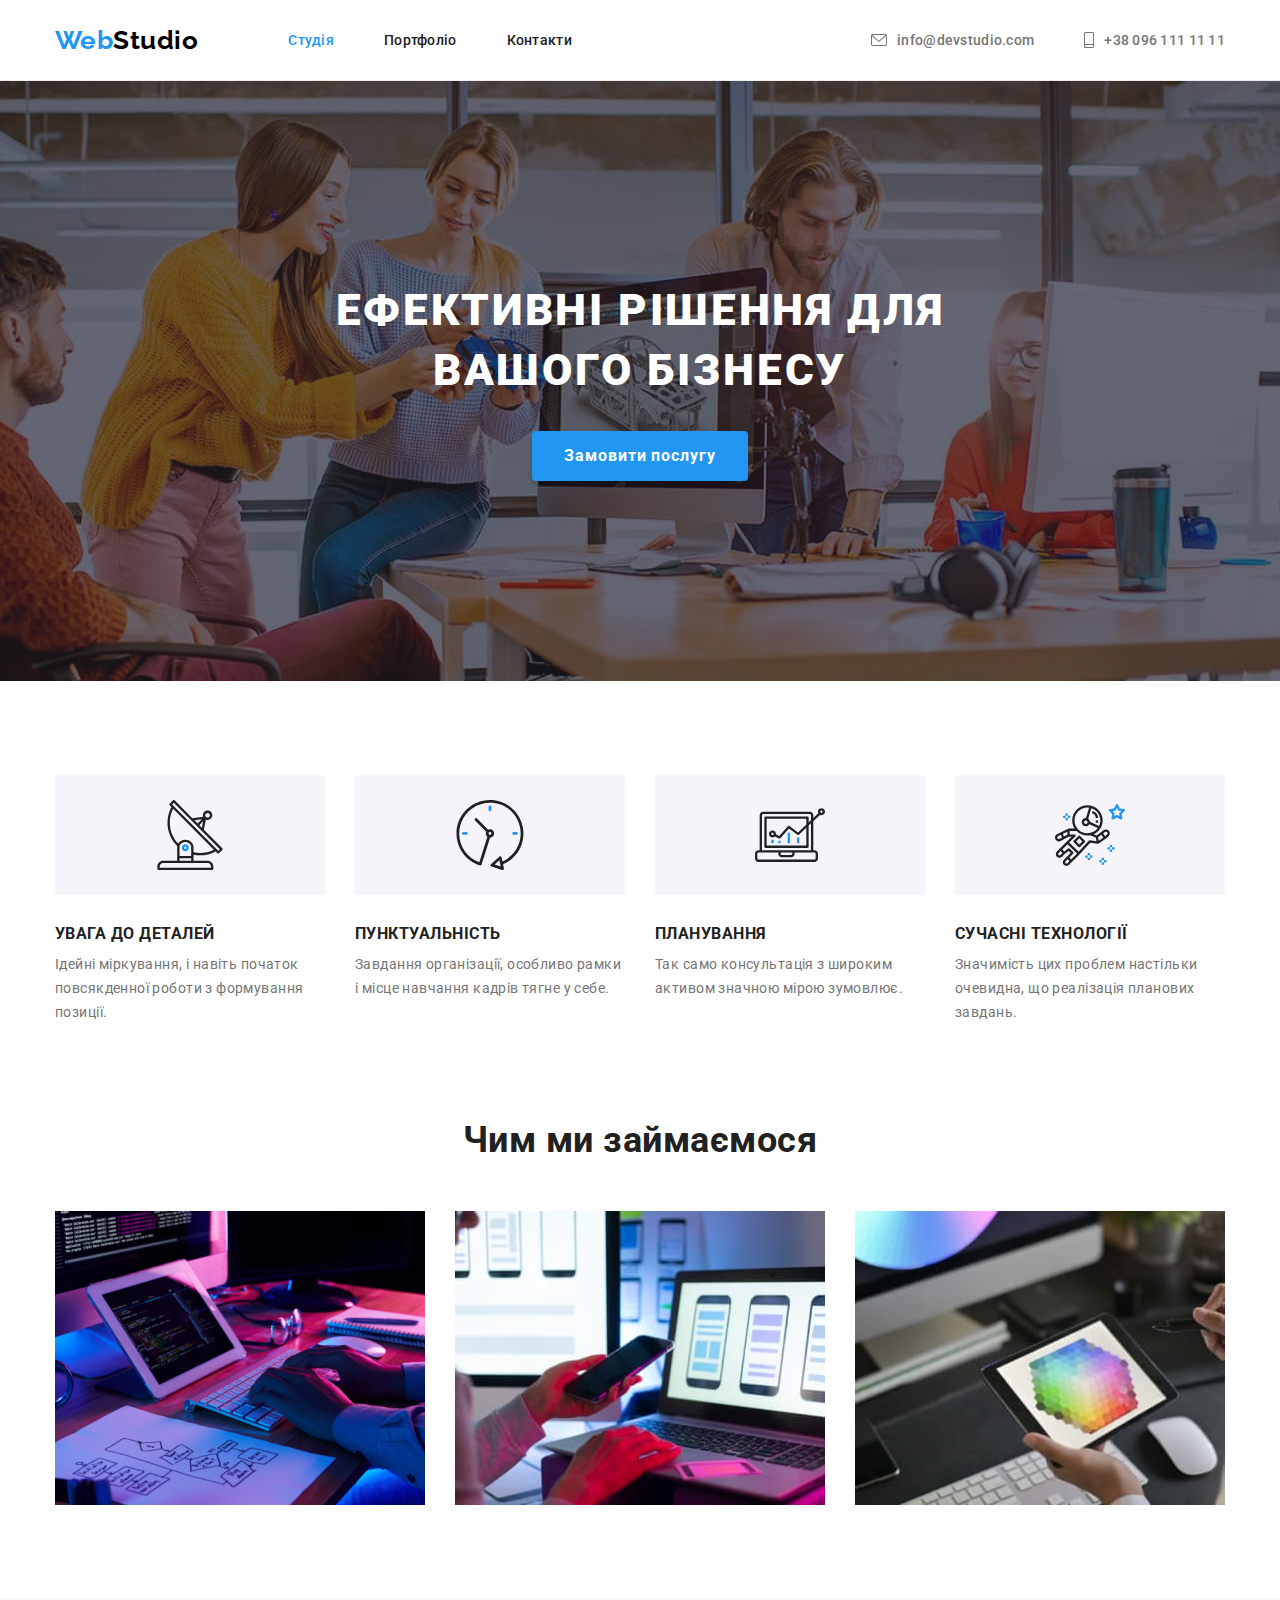
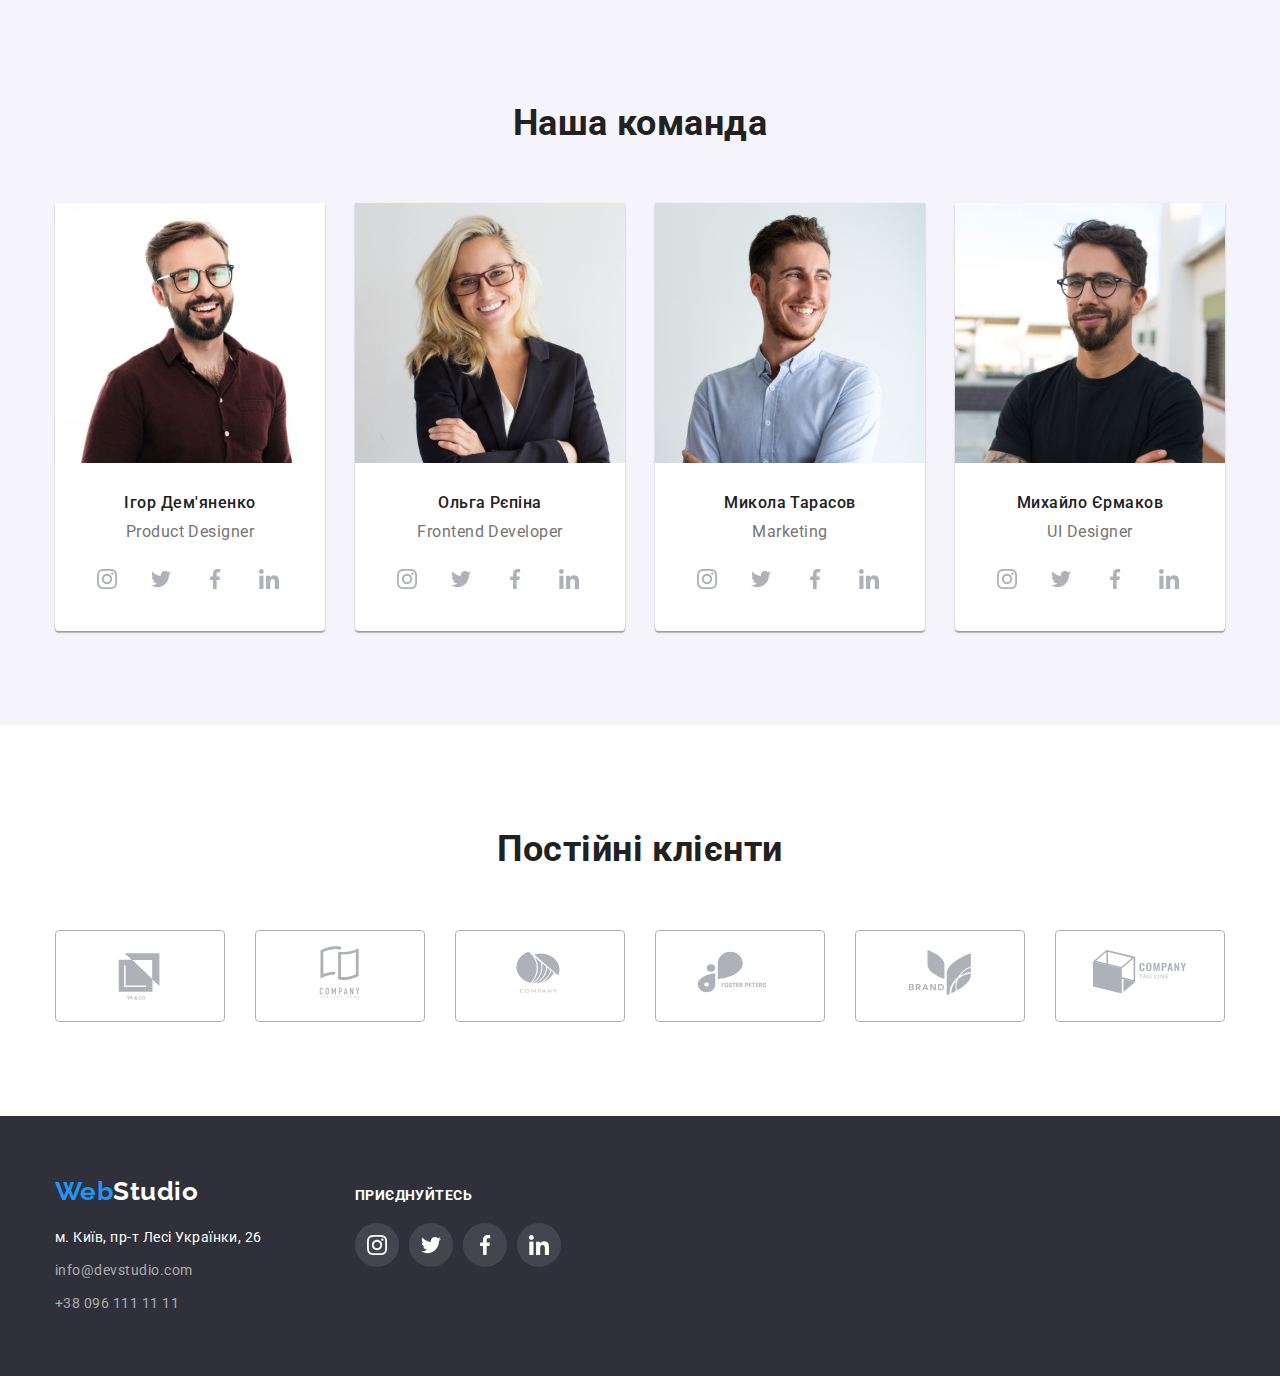
==== index.html @ 4c0e8556 "HW#5" ====
<!DOCTYPE html>
<html lang="uk">
  <head>
    <meta charset="UTF-8" />
    <meta http-equiv="X-UA-Compatible" content="IE=edge" />
    <meta name="viewport" content="width=device-width, initial-scale=1.0" />
    <title>WebStudio-HW3</title>
    <link
      rel="stylesheet"
      href="https://cdnjs.cloudflare.com/ajax/libs/modern-normalize/1.1.0/modern-normalize.min.css"
    />
    <link rel="preconnect" href="https://fonts.googleapis.com" />
    <link rel="preconnect" href="https://fonts.gstatic.com" crossorigin />
    <link
      href="https://fonts.googleapis.com/css2?family=Raleway:wght@700&family=Roboto:wght@400;500;700;900&display=swap"
      rel="stylesheet"
    />
    <link rel="stylesheet" href="./css/styles.css" />
  </head>

  <body>
    <header class="header">
      <div class="header-container">
        <nav class="nav">
          <a lang="en" class="logo" href="./index.html"
            >Web<span class="logo-studio">Studio</span></a
          >
          <ul class="nav-item-elements">
            <li>
              <a class="nav-item current" href="./index.html">Студія</a>
            </li>
            <li><a class="nav-item" href="./portfolio.html">Портфоліо</a></li>
            <li><a class="nav-item" href="#">Контакти</a></li>
          </ul>
        </nav>
        <ul class="nav-item-second">
          <li>
            <a class="nav-item-contact" href="mailto:info@devstudio.com"
              ><svg class="header-icon" width="16" height="12">
                <use href="./images/icons.svg#icon-envelope"></use>
              </svg>
              info@devstudio.com</a
            >
          </li>
          <li>
            <a class="nav-item-contact" href="tel:+380961111111"
              ><svg class="header-icon" width="10" height="16">
                <use href="./images/icons.svg#icon-smartphone"></use></svg
              >+38 096 111 11 11</a
            >
          </li>
        </ul>
      </div>
    </header>
    <main>
      <section class="section-hero">
        <div class="container">
          <h1 class="hero-title">Ефективні рішення для вашого бізнесу</h1>
          <button type="button" class="primery-button">Замовити послугу</button>
        </div>
      </section>
      <section class="our-tasks">
        <div class="container">
          <ul class="advantages-list">
            <li class="advantages-item">
              <div class="advantages-box">
                <svg class="advantage-icon">
                  <use href="./images/icons.svg#icon-antenna"></use>
                </svg>
              </div>
              <h3 class="advantages-titles">Увага до деталей</h3>
              <p class="advantages-text">
                Ідейні міркування, і навіть початок повсякденної роботи з
                формування позиції.
              </p>
            </li>
            <li class="advantages-item">
              <div class="advantages-box">
                <svg class="advantage-icon">
                  <use href="./images/icons.svg#icon-clock"></use>
                </svg>
              </div>
              <h3 class="advantages-titles">Пунктуальність</h3>
              <p class="advantages-text">
                Завдання організації, особливо рамки і місце навчання кадрів
                тягне у себе.
              </p>
            </li>
            <li class="advantages-item">
              <div class="advantages-box">
                <svg class="advantage-icon">
                  <use href="./images/icons.svg#icon-diagram"></use>
                </svg>
              </div>
              <h3 class="advantages-titles">Планування</h3>
              <p class="advantages-text">
                Так само консультація з широким активом значною мірою зумовлює.
              </p>
            </li>
            <li class="advantages-item">
              <div class="advantages-box">
                <svg class="advantage-icon">
                  <use href="./images/icons.svg#icon-astronaut"></use>
                </svg>
              </div>
              <h3 class="advantages-titles">Сучасні технології</h3>
              <p class="advantages-text">
                Значимість цих проблем настільки очевидна, що реалізація
                планових завдань.
              </p>
            </li>
          </ul>
        </div>
      </section>
      <section class="section-advantages">
        <div class="container">
          <h2 class="tasks-title">Чим ми займаємося</h2>
          <ul class="task-images">
            <li>
              <img
                src="./images/img-1.jpg"
                alt="зображення робочого місця 1"
                width="370"
              />
            </li>
            <li>
              <img
                src="./images/img-2.jpg"
                alt="зображення робочого місця 2"
                width="370"
              />
            </li>
            <li>
              <img
                src="./images/img-3.jpg"
                alt="зображення робочого місця 3"
                width="370"
              />
            </li>
          </ul>
        </div>
      </section>
      <section class="team">
        <div class="container">
          <h2 class="our-team">Наша команда</h2>
          <ul class="team-list">
            <li class="team-item">
              <img
                src="./images/team-1.jpg"
                alt="фото Ігор Дем'яненко, Product Designer"
                width="270"
              />
              <div class="team-signature">
                <h3 class="team-member">Ігор Дем'яненко</h3>
                <p class="team-position">Product Designer</p>
                <ul class="soc-list">
                  <li class="soc-item">
                    <a href="#" class="soc-link">
                      <svg class="soc-icon">
                        <use href="./images/icons.svg#icon-instagram"></use>
                      </svg>
                    </a>
                  </li>
                  <li class="soc-item">
                    <a href="#" class="soc-link">
                      <svg class="soc-icon">
                        <use href="./images/icons.svg#icon-twitter"></use>
                      </svg>
                    </a>
                  </li>
                  <li class="soc-item">
                    <a href="#" class="soc-link">
                      <svg class="soc-icon">
                        <use href="./images/icons.svg#icon-facebook"></use>
                      </svg>
                    </a>
                  </li>
                  <li class="soc-item">
                    <a href="#" class="soc-link">
                      <svg class="soc-icon">
                        <use href="./images/icons.svg#icon-linkedin"></use>
                      </svg>
                    </a>
                  </li>
                </ul>
              </div>
            </li>
            <li class="team-item">
              <img
                src="./images/team-2.jpg"
                alt="фото Ольга Рєпіна, Frontend Developer"
                width="270"
              />
              <div class="team-signature">
                <h3 class="team-member">Ольга Рєпіна</h3>
                <p class="team-position">Frontend Developer</p>
                <ul class="soc-list">
                  <li class="soc-item">
                    <a href="#" class="soc-link">
                      <svg class="soc-icon">
                        <use href="./images/icons.svg#icon-instagram"></use>
                      </svg>
                    </a>
                  </li>
                  <li class="soc-item">
                    <a href="#" class="soc-link">
                      <svg class="soc-icon">
                        <use href="./images/icons.svg#icon-twitter"></use>
                      </svg>
                    </a>
                  </li>
                  <li class="soc-item">
                    <a href="#" class="soc-link">
                      <svg class="soc-icon">
                        <use href="./images/icons.svg#icon-facebook"></use>
                      </svg>
                    </a>
                  </li>
                  <li class="soc-item">
                    <a href="#" class="soc-link">
                      <svg class="soc-icon">
                        <use href="./images/icons.svg#icon-linkedin"></use>
                      </svg>
                    </a>
                  </li>
                </ul>
              </div>
            </li>
            <li class="team-item">
              <img
                src="./images/team-3.jpg"
                alt="фото Микола Тарасов, Marketing"
                width="270"
              />
              <div class="team-signature">
                <h3 class="team-member">Микола Тарасов</h3>
                <p class="team-position">Marketing</p>
                <ul class="soc-list">
                  <li class="soc-item">
                    <a href="#" class="soc-link">
                      <svg class="soc-icon">
                        <use href="./images/icons.svg#icon-instagram"></use>
                      </svg>
                    </a>
                  </li>
                  <li class="soc-item">
                    <a href="#" class="soc-link">
                      <svg class="soc-icon">
                        <use href="./images/icons.svg#icon-twitter"></use>
                      </svg>
                    </a>
                  </li>
                  <li class="soc-item">
                    <a href="#" class="soc-link">
                      <svg class="soc-icon">
                        <use href="./images/icons.svg#icon-facebook"></use>
                      </svg>
                    </a>
                  </li>
                  <li class="soc-item">
                    <a href="#" class="soc-link">
                      <svg class="soc-icon">
                        <use href="./images/icons.svg#icon-linkedin"></use>
                      </svg>
                    </a>
                  </li>
                </ul>
              </div>
            </li>
            <li class="team-item">
              <img
                src="./images/team-4.jpg"
                alt="фото Михайло Єрмаков, UI Designer"
                width="270"
              />
              <div class="team-signature">
                <h3 class="team-member">Михайло Єрмаков</h3>
                <p class="team-position">UI Designer</p>
                <ul class="soc-list">
                  <li class="soc-item">
                    <a href="#" class="soc-link">
                      <svg class="soc-icon">
                        <use href="./images/icons.svg#icon-instagram"></use>
                      </svg>
                    </a>
                  </li>
                  <li class="soc-item">
                    <a href="#" class="soc-link">
                      <svg class="soc-icon">
                        <use href="./images/icons.svg#icon-twitter"></use>
                      </svg>
                    </a>
                  </li>
                  <li class="soc-item">
                    <a href="#" class="soc-link">
                      <svg class="soc-icon">
                        <use href="./images/icons.svg#icon-facebook"></use>
                      </svg>
                    </a>
                  </li>
                  <li class="soc-item">
                    <a href="#" class="soc-link">
                      <svg class="soc-icon">
                        <use href="./images/icons.svg#icon-linkedin"></use>
                      </svg>
                    </a>
                  </li>
                </ul>
              </div>
            </li>
          </ul>
        </div>
      </section>
      <section class="our-clients">
        <div class="container">
          <h2 class="our-team">Постійні клієнти</h2>
          <ul class="clients">
            <li class="cl-logo">
              <a href="#" class="cl-logo-frame">
                <svg class="cl-logo-picture">
                  <use href="./images/icons.svg#icon-Logo1"></use>
                </svg>
              </a>
            </li>
            <li class="cl-logo">
              <a href="#" class="cl-logo-frame"
                ><span class="cl-logo-icon-img">
                  <svg class="cl-logo-picture">
                    <use href="./images/icons.svg#icon-Logo2"></use></svg></span
              ></a>
            </li>
            <li class="cl-logo">
              <a href="#" class="cl-logo-frame"
                ><span class="cl-logo-icon-img">
                  <svg class="cl-logo-picture">
                    <use href="./images/icons.svg#icon-Logo3"></use></svg></span
              ></a>
            </li>
            <li class="cl-logo">
              <a href="#" class="cl-logo-frame"
                ><span class="cl-logo-icon-img">
                  <svg class="cl-logo-picture">
                    <use href="./images/icons.svg#icon-Logo4"></use></svg></span
              ></a>
            </li>
            <li class="cl-logo">
              <a href="#" class="cl-logo-frame"
                ><span class="cl-logo-icon-img">
                  <svg class="cl-logo-picture">
                    <use href="./images/icons.svg#icon-Logo5"></use></svg></span
              ></a>
            </li>
            <li class="cl-logo">
              <a href="#" class="cl-logo-frame"
                ><span class="cl-logo-icon-img">
                  <svg class="cl-logo-picture">
                    <use href="./images/icons.svg#icon-Logo6"></use></svg></span
              ></a>
            </li>
          </ul>
        </div>
      </section>
    </main>
    <footer class="footer">
      <div class="container footer-container">
        <div>
          <a class="logo-footer" lang="en" href="./index.html"
            >Web<span class="logo-studio-footer">Studio</span></a
          >
          <address>
            <ul>
              <li class="address-item">
                <a
                  class="mail-address"
                  href="https://goo.gl/maps/CPtrU1FHBa2aNyZL9"
                  target="_blank"
                  rel="noopener noreferrer nofollow"
                  >м. Київ, пр-т Лесі Українки, 26</a
                >
              </li>
              <li class="address-item">
                <a class="address-email" href="mailto:info@devstudio.com"
                  >info@devstudio.com</a
                >
              </li>
              <li>
                <a class="address-phone" href="tel:+380961111111"
                  >+38 096 111 11 11</a
                >
              </li>
            </ul>
          </address>
        </div>
        <div class="footer-soc">
          <p class="footer-soc-text">приєднуйтесь</p>
          <ul class="soc-list">
            <li class="soc-item">
              <a href="#" class="soc-link">
                <svg class="soc-icon">
                  <use href="./images/icons.svg#icon-instagram"></use>
                </svg>
              </a>
            </li>
            <li class="soc-item">
              <a href="#" class="soc-link">
                <svg class="soc-icon">
                  <use href="./images/icons.svg#icon-twitter"></use>
                </svg>
              </a>
            </li>
            <li class="soc-item">
              <a href="#" class="soc-link">
                <svg class="soc-icon">
                  <use href="./images/icons.svg#icon-facebook"></use>
                </svg>
              </a>
            </li>
            <li class="soc-item">
              <a href="#" class="soc-link">
                <svg class="soc-icon">
                  <use href="./images/icons.svg#icon-linkedin"></use>
                </svg>
              </a>
            </li>
          </ul>
        </div>
      </div>
    </footer>
  </body>
</html>
---- css/styles.css ----
:root {
  --color-primary: #4f4f4f;
  --color-background: #f5f5f5;
  --color-primary-white: #ffffff;
  --color-primary-black: #000;
  --color-section-background: #2f303a;
  --color-blue: #2196f3;
  --color-secondary-button: #212121;
  --color-advantages-text: #757575;
  --color-secondary-background: #f5f4fa;
  --color-icon: #afb1b8;
}
* {
  margin: 0px;
  padding: 0px;
  box-sizing: border-box;
}

img {
  display: block;
  max-width: 100%;
  height: auto;
  object-fit: cover;
}

a {
  text-decoration: none;
  color: inherit;
}

body {
  font-family: 'Roboto', sans-serif;
  color: var(--color-primary);
  letter-spacing: 0.03em;
}

ul {
  list-style: none;
}

button {
  cursor: pointer;
  font-family: inherit;
}

h1,
h2,
h3,
ul,
p {
  margin: 0;
  padding: 0;
}

/*header*/
.header {
  display: flex;
  justify-content: space-around;
  align-items: center;
  max-width: 100%;
  border-bottom: 1px solid #ececec;
}

.header-container {
  display: flex;
  justify-content: space-between;
  align-items: center;
  width: 1200px;
  padding: 0 15px;
  margin: 0 auto;
}

.container {
  width: 1200px;
  padding: 0 15px;
  margin: 0 auto;
}

.visually-hidden {
  position: absolute;
  white-space: nowrap;
  width: 1px;
  height: 1px;
  overflow: hidden;
  border: 0;
  padding: 0;
  clip: rect(0 0 0 0);
  clip-path: inset(50%);
  margin: -1px;
}

.nav {
  display: flex;
  justify-content: center;
  align-items: center;
}

.nav-item {
  display: block;
  font-weight: 500;
  font-size: 14px;
  text-decoration: none;
  line-height: 1.1428;
  letter-spacing: 0.02em;
  color: var(--color-secondary-button);
  gap: 50px;
  padding: 32px 0;
}

.current {
  position: relative;
  color: var(--color-blue);
}

.nav-item:hover {
  color: var(--color-blue);
}

.nav-item-elements {
  display: flex;
  justify-content: space-between;
  align-items: center;
  gap: 50px;
  margin-left: 90px;
}

.nav-item-second {
  display: flex;
  align-items: center;
  gap: 50px;
}

.nav-item-contact {
  display: flex;
  align-items: center;
  font-weight: 500;
  font-size: 14px;
  text-decoration: none;
  line-height: 1.1428;
  letter-spacing: 0.02em;
  color: var(--color-advantages-text);
  gap: 10px;
  padding: 32px 0;
}

.nav-item-contact:hover {
  color: var(--color-blue);
}

.header-icon {
  fill: currentColor;
}

.logo {
  font-family: 'Raleway', sans-serif;
  font-weight: 700;
  font-size: 26px;
  line-height: 1.1923;
  color: var(--color-blue);
  text-decoration: none;
  display: block;
  padding: 24px 0px;
}

.logo-studio {
  color: var(--color-primary-black);
}

/*main*/

.section-hero {
  max-width: 1600px;
  margin: 0 auto;
  padding: 200px 0;
  line-height: 1.36;
  background-color: #c4c4c4;
  background-image: linear-gradient(
      rgba(47, 48, 58, 0.4),
      rgba(47, 48, 58, 0.4)
    ),
    url(../images/back-img.jpg);
  background-position: center;
  background-repeat: no-repeat;
  background-size: cover;
}

.hero-title {
  max-width: 696px;
  margin: 0 auto 30px;
  font-weight: 900;
  font-size: 44px;
  line-height: 1.36;
  text-align: center;
  letter-spacing: 0.06em;
  text-transform: uppercase;
  color: var(--color-primary-white);
}

.primery-button {
  padding: 10px 32px;
  display: block;
  font-weight: 700;
  font-size: 16px;
  line-height: 1.875;
  align-items: normal;
  text-align: center;
  letter-spacing: 0.06em;
  color: var(--color-primary-white);
  background-color: var(--color-blue);
  border: 0.5px;
  box-shadow: 0px 4px 4px rgba(0, 0, 0, 0.15);
  border-radius: 4px;
  margin: 0 auto;
}
.primery-button:hover,
.primery-button:focus {
  color: var(--color-primary-white);
  background-color: #188ce8;
}

.our-tasks {
  max-width: 100%;
  display: flex;
  flex-direction: column;
  justify-content: center;
  align-items: center;
  padding: 94px 0px;
}
/*section advantages*/

.section-advantages {
  display: flex;
  justify-content: center;
  max-width: 100%;
  padding-bottom: 94px;
}

.advantages-list {
  display: flex;
  justify-content: center;
  text-align: left;
  font-weight: 700;
  font-size: 14px;
  line-height: 1.1428;
  color: var(--color-secondary-button);
  gap: 30px;
  margin-left: 0px;
}

.advantages-box {
  display: flex;
  justify-content: center;
  align-items: center;
  background: #f5f4fa;
  border-radius: 4px;
  width: 100%;
  height: 120px;
  margin-bottom: 30px;
}

.advantage-icon {
  width: 70px;
  height: 70px;
}

.advantages-item {
  width: 270px;
  text-transform: uppercase;
}

.advantages-titles {
  width: 270px;
  margin-bottom: 10px;
}

.advantages-text {
  text-align: left;
  font-style: normal;
  font-weight: 400;
  font-size: 14px;
  text-transform: none;
  line-height: 1.71;
  letter-spacing: 0.03em;
  color: var(--color-advantages-text);
}
/*section "our-tasks"*/

.tasks-title {
  font-weight: 700;
  font-size: 36px;
  line-height: 1.17;
  text-align: center;
  color: var(--color-secondary-button);
  margin-bottom: 50px;
}

.task-images {
  display: flex;
  justify-items: center;
  align-items: stretch;
  gap: 30px;
}

/*section "out-team*/

.team {
  display: flex;
  flex-direction: column;
  align-items: center;
  max-width: 100%;
  background-color: var(--color-secondary-background);
  padding: 94px 0;
}

.our-team {
  display: flex;
  justify-content: center;
  align-items: center;
  font-weight: 700;
  font-size: 36px;
  line-height: 1.67;
  margin-bottom: 50px;
  color: var(--color-secondary-button);
}

.team-list {
  display: flex;
  gap: 30px;
}

.team-item {
  display: flex;
  flex-direction: column;
  background-color: var(--color-primary-white);
  box-shadow: 0px 1px 3px rgba(0, 0, 0, 0.12), 0px 1px 1px rgba(0, 0, 0, 0.14),
    0px 2px 1px rgba(0, 0, 0, 0.2);
  border-radius: 0px 0px 4px 4px;
}

.team-position {
  font-style: normal;
  font-weight: 400;
  font-size: 16px;
  line-height: 1.1875;
  text-align: center;
  color: var(--color-advantages-text);
  margin-bottom: 16px;
}

.team-member {
  font-weight: 500;
  font-size: 16px;
  line-height: 1.1875;
  text-align: center;
  color: var(--color-secondary-button);
  margin-bottom: 10px;
}

.team-signature {
  padding: 30px;
}

.soc-icon {
  width: 20px;
  height: 20px;
  fill: var(--color-icon);
}

.soc-item {
  width: 44px;
  height: 44px;
}

.soc-link {
  width: 100%;
  height: 100%;
  display: flex;
  justify-content: center;
  align-items: center;
  border-radius: 50%;
}

.soc-link:hover,
.soc-link:focus {
  background-color: var(--color-blue);
}

.soc-link:hover .soc-icon,
.soc-link:focus .soc-icon {
  fill: var(--color-primary-white);
}

.footer .soc-icon {
  fill: var(--color-primary-white);
}

.soc-list {
  display: flex;
  gap: 10px;
}

/*section "our clients"*/

.our-clients {
  display: flex;
  justify-content: center;
  max-width: 100%;
  padding: 94px 0;
}

.clients {
  display: flex;
  justify-content: center;
  align-items: center;
  gap: 30px;
}

.cl-logo {
  width: 170px;
  height: 92px;
}

.cl-logo-frame {
  display: flex;
  justify-content: center;
  align-items: center;
  height: 100%;
  width: 100%;
  border: 1px solid #afb1b8;
  border-radius: 4px;
}

.cl-logo-frame img {
  display: block;
  height: 100%;
  width: 100%;
  object-fit: cover;
}

.cl-logo-frame:hover .cl-logo-picture,
.cl-logo-frame:focus .cl-logo-picture {
  fill: var(--color-blue);
}

.cl-logo-frame:hover,
.cl-logo-frame:focus {
  border-color: var(--color-blue);
}

.cl-logo-picture {
  fill: var(--color-icon);
  width: 106px;
  height: 60px;
}

/*footer*/

.footer {
  display: flex;
  flex-direction: column;
  background-color: var(--color-section-background);
  max-width: 100%;
  padding: 60px 0;
}

.footer-container {
  display: flex;
  align-items: baseline;
  gap: 93px;
}

.footer .soc-link {
  background-color: rgba(255, 255, 255, 0.1);
}

.footer .soc-link:hover,
.footer .soc-link:focus {
  background-color: var(--color-blue);
}

.logo-studio-footer {
  color: #ffffff;
}

.logo-footer {
  font-family: 'Raleway', sans-serif;
  font-weight: 700;
  font-size: 26px;
  line-height: 1.1923;
  color: var(--color-blue);
  text-decoration: none;
  display: block;
  margin-bottom: 20px;
}

.mail-address {
  font-size: 14px;
  font-style: normal;
  line-height: 1.7142;
  color: #ffffff;
  text-decoration: none;
}

.mail-address:hover {
  color: var(--color-blue);
}

.mail-address:focus {
  color: var(--color-blue);
}

.address-email {
  font-size: 14px;
  line-height: 1.7142;
  font-style: normal;
  color: rgba(255, 255, 255, 0.6);
  text-decoration: none;
}
.address-item {
  margin-bottom: 9px;
}

.address-email:hover {
  color: var(--color-blue);
}

.address-email:focus {
  color: var(--color-blue);
}

.address-phone {
  font-size: 14px;
  line-height: 1.7142;
  font-style: normal;
  color: rgba(255, 255, 255, 0.6);
  text-decoration: none;
}

.address-phone:hover {
  color: var(--color-blue);
}

.footer-soc-text {
  font-weight: 700;
  font-size: 14px;
  line-height: calc(16 / 14);
  letter-spacing: 0.03em;
  text-transform: uppercase;
  color: var(--color-primary-white);
  margin-bottom: 20px;
}

/*Portfolio*/

.main {
  display: flex;
  flex-direction: column;
  justify-items: center;
  align-items: center;
  max-width: 100%;
  padding: 94px 0;
}

.buttons-row {
  display: flex;
  justify-items: center;
  justify-content: center;
  align-items: center;
  height: 38px;
  gap: 8px;
  margin-bottom: 50px;
}

.secondary-button {
  color: var(--color-secondary-button);
  background-color: var(--color-secondary-background);
  font-weight: 500;
  font-size: 16px;
  line-height: 1.625;
  letter-spacing: 0.03em;
  border: #000000;
  border-radius: 4px;
  cursor: pointer;
  padding: 6px 22px;
}
.secondary-button:hover,
.secondary-button:focus {
  color: var(--color-primary-white);
  background-color: var(--color-blue);
  box-shadow: 0px 3px 1px rgba(0, 0, 0, 0.1), 0px 1px 2px rgba(0, 0, 0, 0.08),
    0px 2px 2px rgba(0, 0, 0, 0.12);
}

.portfolio {
  display: flex;
  flex-wrap: wrap;
  gap: 30px;
  margin-bottom: 30px;
}

.port-item {
  display: flex;
  flex-direction: column;
  width: 370px;
  height: 404px;
}
.port-item-link {
  display: block;
}

.port-item-link:hover,
.port-item-link:focus {
  box-shadow: 0px 1px 1px rgba(0, 0, 0, 0.12), 0px 4px 4px rgba(0, 0, 0, 0.06),
    1px 4px 6px rgba(0, 0, 0, 0.16);
}

.img-text {
  display: flex;
  flex-direction: column;
  text-decoration: none;
  border-left: 1px solid #eee;
  border-right: 1px solid #eee;
  border-bottom: 1px solid #eee;
  padding: 20px 24px;
}

.portfolio-title {
  font-weight: 400;
  font-style: normal;
  font-size: 16px;
  line-height: 1.875;
  color: var(--color-advantages-text);
}

.portfolio-text {
  font-weight: 700;
  font-size: 18px;
  line-height: calc(36 / 18);
  letter-spacing: 0.06em;
  white-space: nowrap;
  color: var(--color-secondary-button);
}
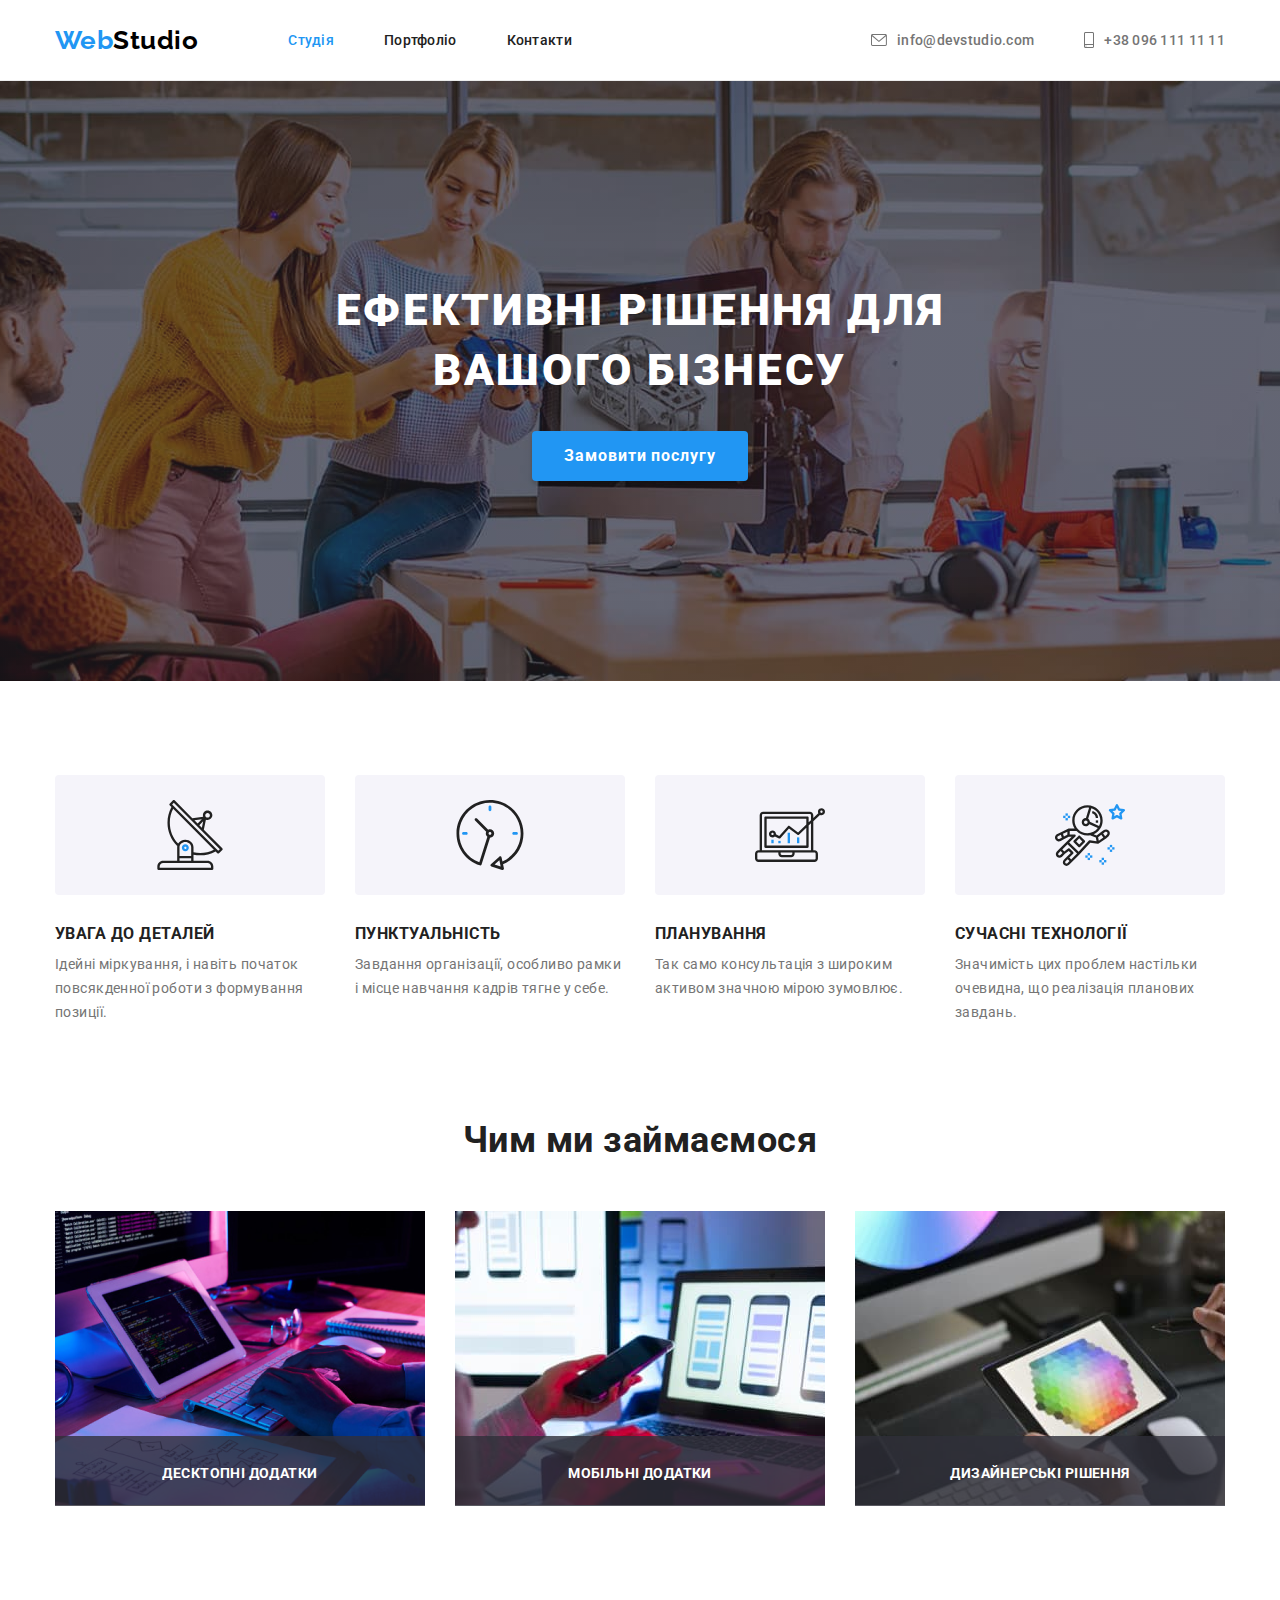
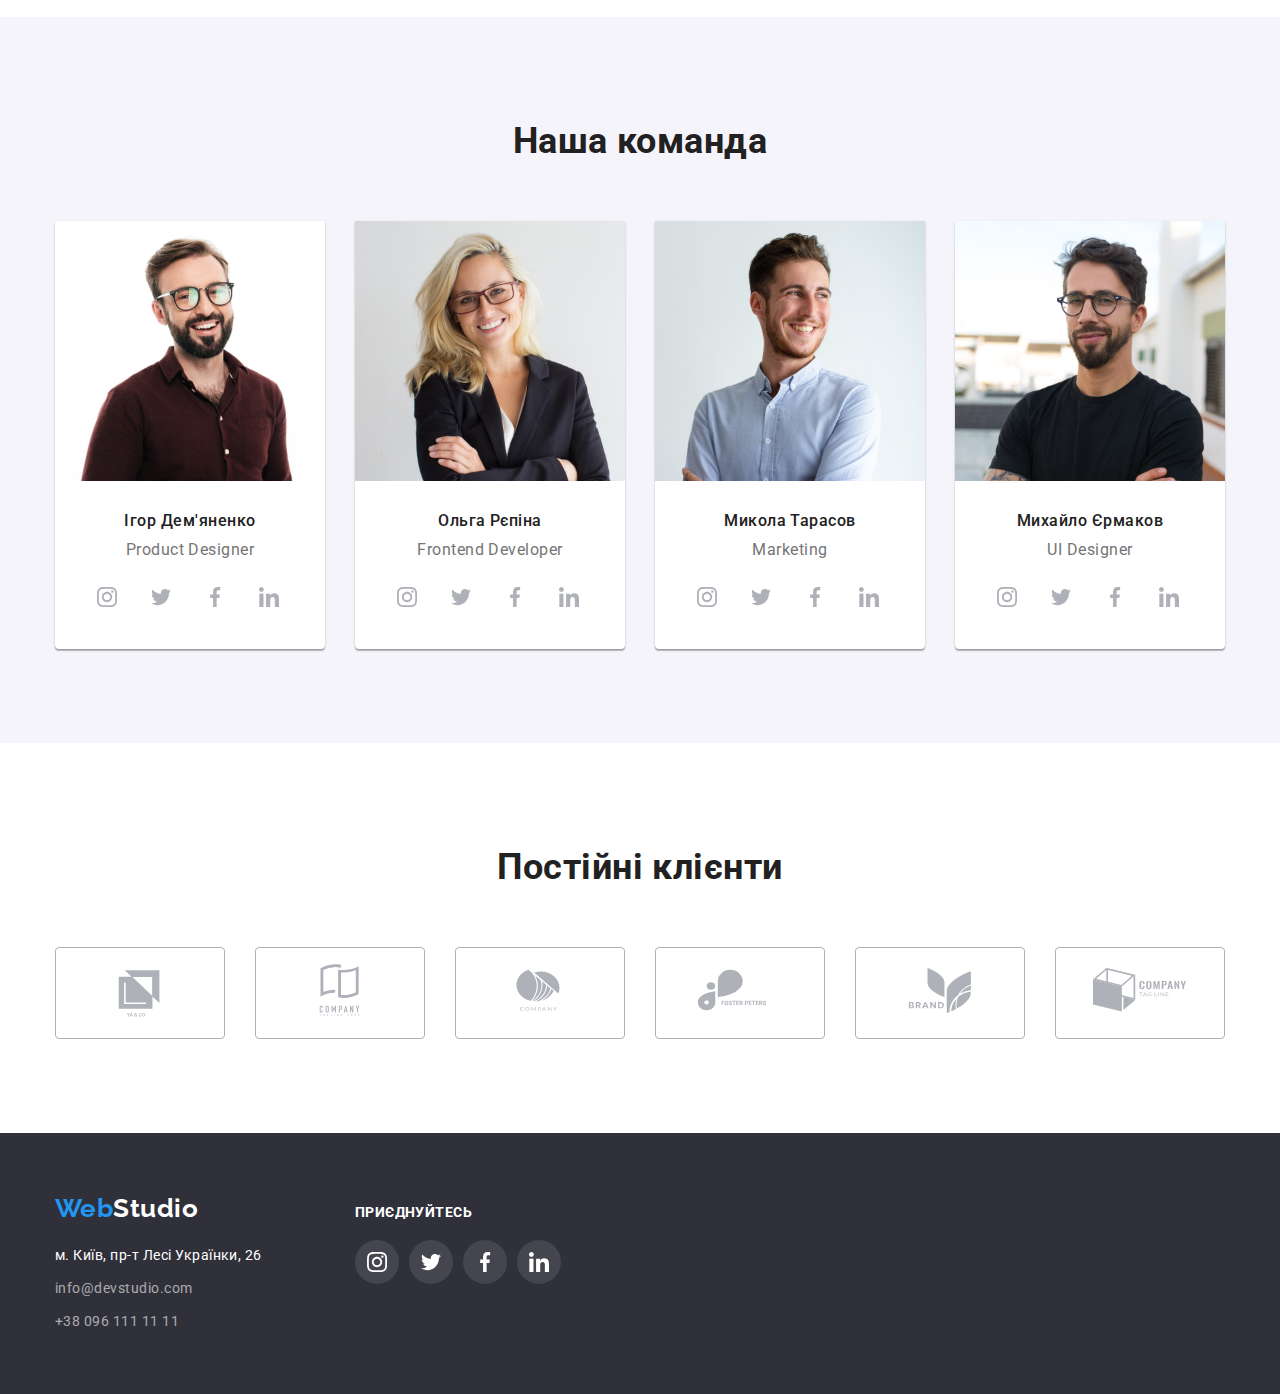
==== commit c36534ab: "HW#5submit" ====
--- a/index.html
+++ b/index.html
@@ -56,7 +56,9 @@
       <section class="section-hero">
         <div class="container">
           <h1 class="hero-title">Ефективні рішення для вашого бізнесу</h1>
-          <button type="button" class="primery-button">Замовити послугу</button>
+          <button class="primery-button" type="button" data-modal-open>
+            Замовити послугу
+          </button>
         </div>
       </section>
       <section class="our-tasks">
@@ -117,25 +119,40 @@
           <h2 class="tasks-title">Чим ми займаємося</h2>
           <ul class="task-images">
             <li>
-              <img
-                src="./images/img-1.jpg"
-                alt="зображення робочого місця 1"
-                width="370"
-              />
+              <div class="task-box">
+                <img
+                  src="./images/img-1.jpg"
+                  alt="зображення робочого місця з десктопом"
+                  width="370"
+                />
+                <div class="task-text-container">
+                  <h3 class="task-text">Десктопні додатки</h3>
+                </div>
+              </div>
             </li>
             <li>
-              <img
-                src="./images/img-2.jpg"
-                alt="зображення робочого місця 2"
-                width="370"
-              />
+              <div class="task-box">
+                <img
+                  src="./images/img-2.jpg"
+                  alt="дизайнер працює над розробкою додатків для смартфону"
+                  width="370"
+                />
+                <div class="task-text-container">
+                  <h3 class="task-text">Мобільні додатки</h3>
+                </div>
+              </div>
             </li>
             <li>
-              <img
-                src="./images/img-3.jpg"
-                alt="зображення робочого місця 3"
-                width="370"
-              />
+              <div class="task-box">
+                <img
+                  src="./images/img-3.jpg"
+                  alt="дизайнер працює з графікою для планшету"
+                  width="370"
+                />
+                <div class="task-text-container">
+                  <h3 class="task-text">Дизайнерські рішення</h3>
+                </div>
+              </div>
             </li>
           </ul>
         </div>
@@ -426,5 +443,18 @@
         </div>
       </div>
     </footer>
+    <div class="backdrop is-hidden" data-modal>
+      <div class="modal">
+        <button class="modal-close-button" type="button" data-modal-close>
+          <div class="close"></div>
+
+          <svg class="close-icon" width="11" height="11">
+            <use href="./images/icons.svg#icon-Close-button"></use>
+          </svg>
+        </button>
+      </div>
+    </div>
+
+    <script src="./js/modal.js"></script>
   </body>
 </html>
--- a/css/styles.css
+++ b/css/styles.css
@@ -105,6 +105,7 @@
   color: var(--color-secondary-button);
   gap: 50px;
   padding: 32px 0;
+  transform: color 250ms & cubic-bezier(0.4, 0, 0.2, 1);
 }
 
 .current {
@@ -141,6 +142,7 @@
   color: var(--color-advantages-text);
   gap: 10px;
   padding: 32px 0;
+  transition: color 250ms & cubic-bezier(0.4, 0, 0.2, 1);
 }
 
 .nav-item-contact:hover {
@@ -160,6 +162,22 @@
   text-decoration: none;
   display: block;
   padding: 24px 0px;
+}
+
+.nav-item::after {
+  display: block;
+  position: absolute;
+  opacity: 0;
+  width: 100%;
+  height: 4px;
+  bottom: -1px;
+  transition: opacity 250ms & cubic-bezier(0.4, 0, 0.2, 1);
+  background-color: currentcolor;
+  content: '';
+}
+
+.nav-item:hover::after {
+  opacity: 1;
 }
 
 .logo-studio {
@@ -210,6 +228,9 @@
   border: 0.5px;
   box-shadow: 0px 4px 4px rgba(0, 0, 0, 0.15);
   border-radius: 4px;
+  transition: color 250ms & cubic-bezier(0.4, 0, 0.2, 1),
+    background-color 250ms & cubic-bezier(0.4, 0, 0.2, 1),
+    box-shadow 250ms & cubic-bezier(0.4, 0, 0.2, 1);
   margin: 0 auto;
 }
 .primery-button:hover,
@@ -226,6 +247,7 @@
   align-items: center;
   padding: 94px 0px;
 }
+
 /*section advantages*/
 
 .section-advantages {
@@ -297,8 +319,47 @@
 .task-images {
   display: flex;
   justify-items: center;
-  align-items: stretch;
+  align-items: center;
   gap: 30px;
+}
+
+.task-box {
+  position: relative;
+  display: inline-block;
+  top: 0;
+  left: 0;
+}
+
+.task-box::after {
+  display: inline-block;
+  content: '';
+  position: absolute;
+  bottom: 0;
+  right: 0;
+  width: 100%;
+  height: 70px;
+  z-index: 1;
+  background: rgba(47, 48, 58, 0.8);
+  margin-bottom: 15px;
+}
+
+.task-text-container {
+  display: flex;
+  justify-content: center;
+  align-items: center;
+  z-index: 1;
+}
+
+.task-text {
+  position: relative;
+  bottom: 40px;
+  font-weight: 700;
+  font-size: 14px;
+  line-height: calc(16 / 14);
+  letter-spacing: 0.03em;
+  text-transform: uppercase;
+  color: var(--color-primary-white);
+  z-index: 2;
 }
 
 /*section "out-team*/
@@ -378,6 +439,8 @@
   justify-content: center;
   align-items: center;
   border-radius: 50%;
+  transition: background-color 250ms & cubic-bezier(0.4, 0, 0.2, 1),
+    fill 250ms & cubic-bezier(0.4, 0, 0.2, 1);
 }
 
 .soc-link:hover,
@@ -435,6 +498,8 @@
   height: 100%;
   width: 100%;
   object-fit: cover;
+  transition: fill 250ms & cubic-bezier(0.4, 0, 0.2, 1),
+    border-color 250ms & cubic-bezier(0.4, 0, 0.2, 1);
 }
 
 .cl-logo-frame:hover .cl-logo-picture,
@@ -461,6 +526,7 @@
   background-color: var(--color-section-background);
   max-width: 100%;
   padding: 60px 0;
+  transition: background-color 250ms & cubic-bezier(0.4, 0, 0.2, 1);
 }
 
 .footer-container {
@@ -499,6 +565,7 @@
   line-height: 1.7142;
   color: #ffffff;
   text-decoration: none;
+  transition: color 250ms & cubic-bezier(0.4, 0, 0.2, 1);
 }
 
 .mail-address:hover {
@@ -515,6 +582,7 @@
   font-style: normal;
   color: rgba(255, 255, 255, 0.6);
   text-decoration: none;
+  transition: color 250ms & cubic-bezier(0.4, 0, 0.2, 1);
 }
 .address-item {
   margin-bottom: 9px;
@@ -534,6 +602,7 @@
   font-style: normal;
   color: rgba(255, 255, 255, 0.6);
   text-decoration: none;
+  transition: color 250ms & cubic-bezier(0.4, 0, 0.2, 1);
 }
 
 .address-phone:hover {
@@ -548,6 +617,53 @@
   text-transform: uppercase;
   color: var(--color-primary-white);
   margin-bottom: 20px;
+}
+
+/*modal*/
+
+.backdrop {
+  position: fixed;
+  top: 0px;
+  left: 0px;
+  width: 100%;
+  height: 100%;
+  z-index: 1;
+  transition: opacity 250ms & cubic-bezier (0.4, 0, 0.2, 1),
+    visibility 250ms & cubic-bezier (0.4, 0, 0.2, 1);
+  background-color: rgba(0, 0, 0, 0.2);
+}
+
+.is-hidden {
+  opacity: 0;
+  visibility: hidden;
+  pointer-events: none;
+}
+
+.modal {
+  position: absolute;
+  top: 50%;
+  left: 50%;
+  transform: translate(-50%, -50%);
+  width: 528px;
+  height: 581px;
+  background-color: var(--color-primary-white);
+}
+
+.modal-close-button {
+  display: flex;
+  justify-content: center;
+  align-items: center;
+  position: absolute;
+  top: 8px;
+  right: 8px;
+  width: 30px;
+  height: 30px;
+  border: 1px solid rgba(0, 0, 0, 0.1);
+  background-color: var(--color-primary-white);
+  border-radius: 50%;
+}
+
+.close-icon {
 }
 
 /*Portfolio*/
@@ -582,6 +698,9 @@
   border-radius: 4px;
   cursor: pointer;
   padding: 6px 22px;
+  transition: color 250ms & cubic-bezier(0.4, 0, 0.2, 1),
+    backgrond-color 250ms & cubic-bezier(0.4, 0, 0.2, 1),
+    box-shadow 250ms & cubic-bezier(0.4, 0, 0.2, 1);
 }
 .secondary-button:hover,
 .secondary-button:focus {
@@ -598,12 +717,41 @@
   margin-bottom: 30px;
 }
 
+.port-img {
+  position: relative;
+  width: 370 px;
+  overflow: hidden;
+}
+
 .port-item {
   display: flex;
   flex-direction: column;
   width: 370px;
   height: 404px;
 }
+
+.port-item-overlay {
+  position: absolute;
+  top: 0;
+  left: 0;
+  width: 100%;
+  height: 100%;
+  background-color: rgba(33, 150, 243, 0.9);
+  font-weight: 400;
+  font-size: 18px;
+  line-height: calc(28 / 18);
+  letter-spacing: 0.03em;
+  padding: 63px 24px;
+  transform: translateY(100%);
+  color: var(--color-primary-white);
+  transition: transform 250ms & cubic-bezier(0.4, 0, 0.2, 1),
+    box-shadow 250ms & cubic-bezier(0.4, 0, 0.2, 1);
+}
+
+.port-item:hover .port-item-overlay {
+  transform: translateY(0);
+}
+
 .port-item-link {
   display: block;
 }
